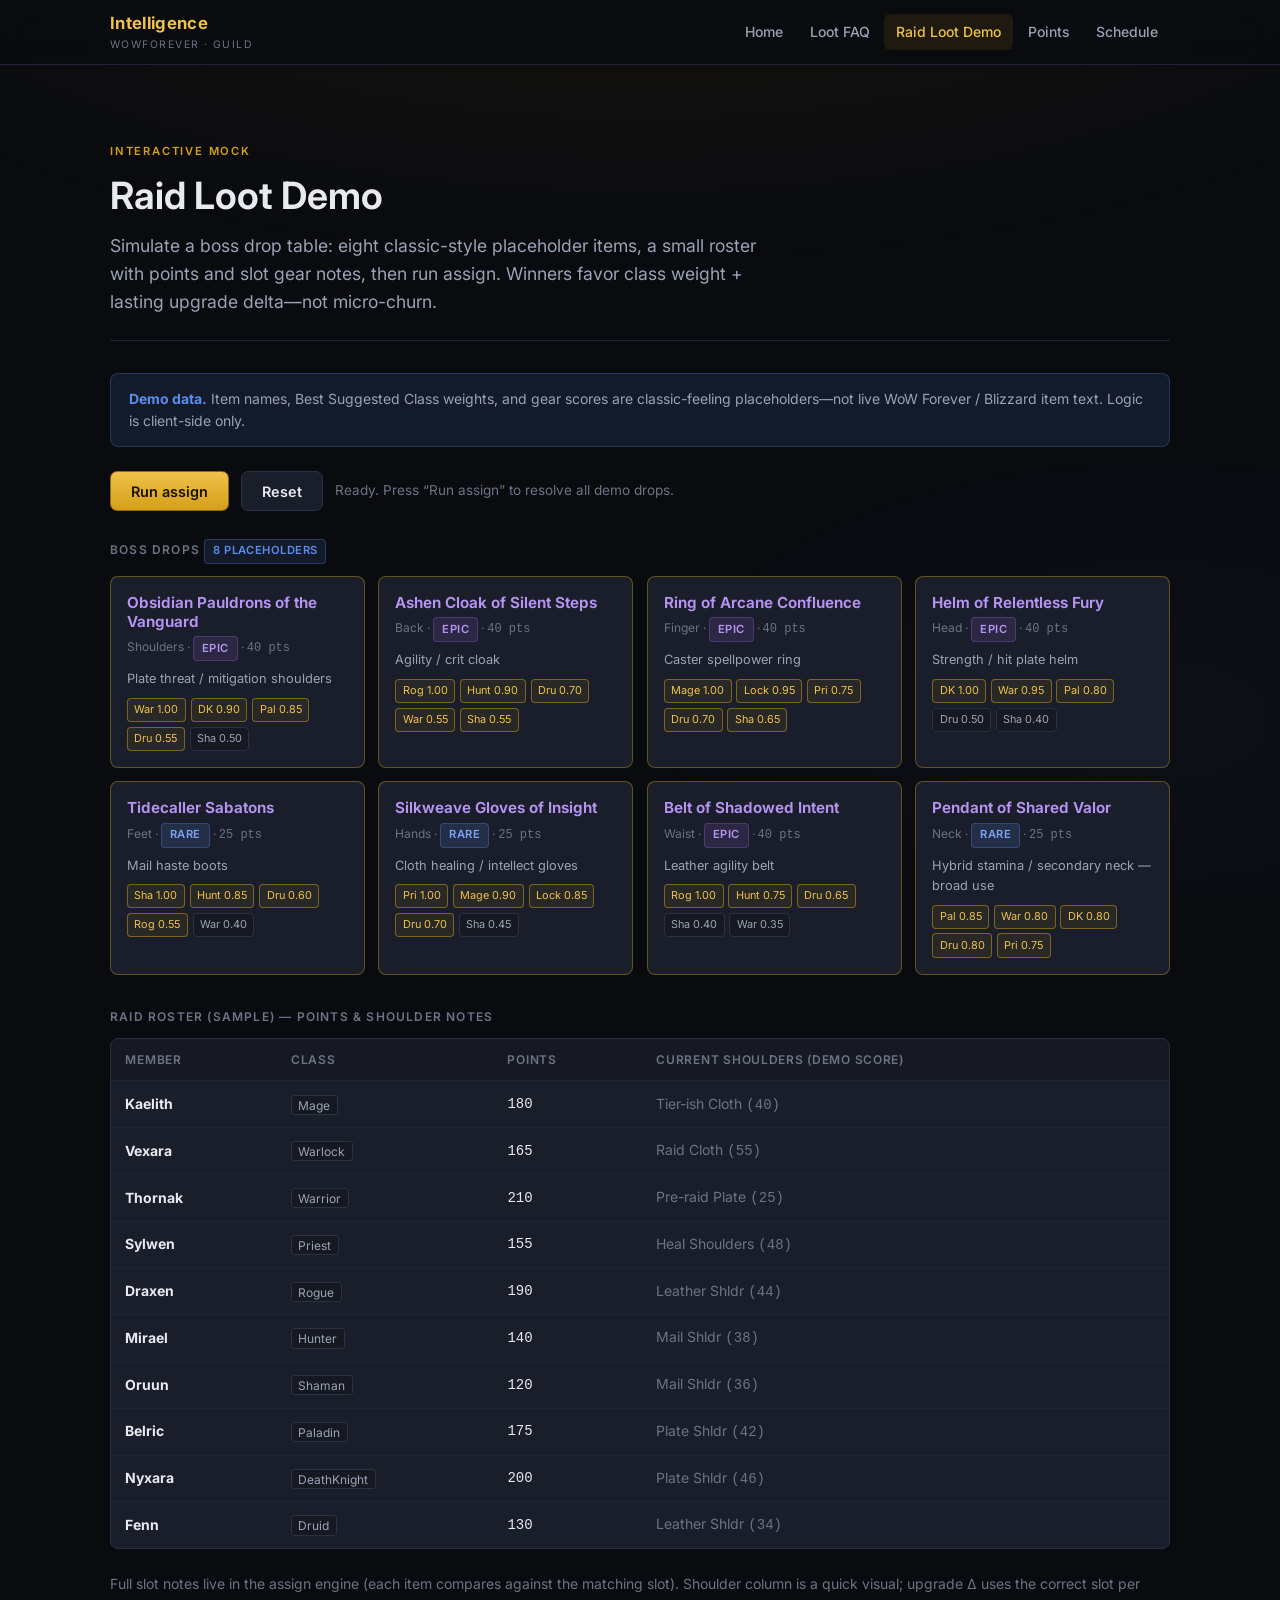
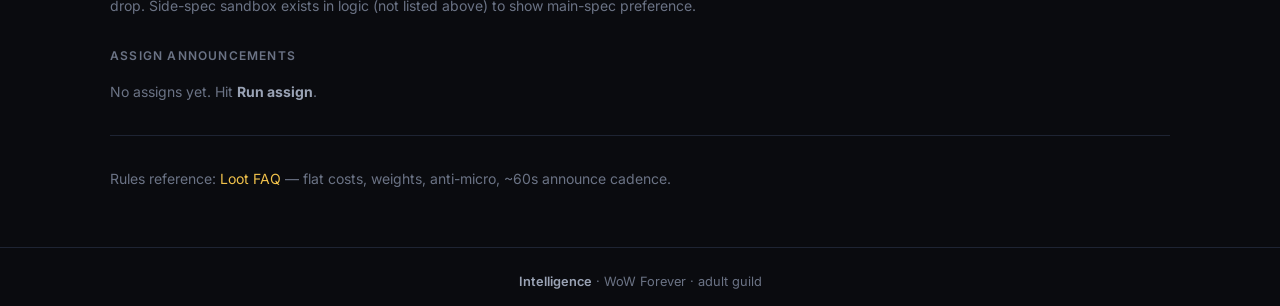
==== demo.html @ 5b5ce379 "Initial Intelligence guild site shell" ====
<!DOCTYPE html>
<html lang="en">
<head>
  <meta charset="UTF-8" />
  <meta name="viewport" content="width=device-width, initial-scale=1" />
  <title>Raid Loot Demo · Intelligence</title>
  <meta name="description" content="Interactive raid loot assign demo for Intelligence guild — placeholder classic-style drops." />
  <link rel="preconnect" href="https://fonts.googleapis.com" />
  <link rel="preconnect" href="https://fonts.gstatic.com" crossorigin />
  <link href="https://fonts.googleapis.com/css2?family=Inter:wght@400;500;600;700&display=swap" rel="stylesheet" />
  <link rel="stylesheet" href="css/styles.css" />
</head>
<body>
  <header class="site-header">
    <div class="nav-inner">
      <a class="brand" href="index.html">
        <span class="brand-mark">Intelligence</span>
        <span class="brand-sub">WoWForever · Guild</span>
      </a>
      <button class="nav-toggle" type="button" aria-expanded="false" aria-label="Menu">Menu</button>
      <ul class="nav-links">
        <li><a href="index.html" data-nav="index.html">Home</a></li>
        <li><a href="loot.html" data-nav="loot.html">Loot FAQ</a></li>
        <li><a href="demo.html" data-nav="demo.html">Raid Loot Demo</a></li>
        <li><a href="points.html" data-nav="points.html">Points</a></li>
        <li><a href="schedule.html" data-nav="schedule.html">Schedule</a></li>
      </ul>
    </div>
  </header>

  <main class="main">
    <section class="hero">
      <span class="eyebrow">Interactive mock</span>
      <h1>Raid Loot Demo</h1>
      <p class="lead">
        Simulate a boss drop table: eight classic-style placeholder items, a small roster with
        points and slot gear notes, then run assign. Winners favor class weight + lasting upgrade
        delta—not micro-churn.
      </p>
    </section>

    <div class="demo-banner">
      <strong>Demo data.</strong> Item names, Best Suggested Class weights, and gear scores are
      classic-feeling placeholders—not live WoW Forever / Blizzard item text. Logic is client-side only.
    </div>

    <div class="demo-controls">
      <button type="button" class="btn btn-primary" id="btn-run">Run assign</button>
      <button type="button" class="btn btn-secondary" id="btn-reset">Reset</button>
      <span class="demo-status" id="demo-status">Loading…</span>
    </div>

    <p class="section-label">Boss drops <span class="badge badge-demo">8 placeholders</span></p>
    <div class="loot-grid" id="loot-grid"></div>

    <p class="section-label">Raid roster (sample) — points &amp; shoulder notes</p>
    <div class="table-wrap mb-2">
      <table>
        <thead>
          <tr>
            <th>Member</th>
            <th>Class</th>
            <th>Points</th>
            <th>Current shoulders (demo score)</th>
          </tr>
        </thead>
        <tbody id="roster-body"></tbody>
      </table>
    </div>
    <p class="text-sm muted" style="margin-bottom:1.5rem">
      Full slot notes live in the assign engine (each item compares against the matching slot).
      Shoulder column is a quick visual; upgrade Δ uses the correct slot per drop. Side-spec
      sandbox exists in logic (not listed above) to show main-spec preference.
    </p>

    <p class="section-label">Assign announcements</p>
    <div class="announcements" id="announcements">
      <p class="text-sm muted" id="announce-empty">No assigns yet. Hit <strong style="color:var(--text-muted)">Run assign</strong>.</p>
    </div>

    <hr class="divider" />
    <p class="text-sm muted">
      Rules reference: <a href="loot.html">Loot FAQ</a> — flat costs, weights, anti-micro, ~60s announce cadence.
    </p>
  </main>

  <footer class="site-footer">
    <strong>Intelligence</strong> · WoW Forever · adult guild
  </footer>
  <script src="js/nav.js"></script>
  <script src="js/demo.js"></script>
</body>
</html>
---- css/styles.css ----
/* Intelligence · WoW Forever — shared theme */
:root {
  --bg-deep: #0a0b0f;
  --bg: #0f1117;
  --bg-elevated: #161922;
  --bg-card: #1a1e2a;
  --bg-hover: #222736;
  --border: #2a3142;
  --border-subtle: #1e2433;
  --text: #e8eaef;
  --text-muted: #9aa3b5;
  --text-dim: #6b7385;
  --gold: #d4a017;
  --gold-bright: #f0c14b;
  --gold-dim: #8a6a12;
  --amber: #c9892a;
  --accent: #c9a227;
  --success: #3d9b6e;
  --success-bg: rgba(61, 155, 110, 0.12);
  --warning: #d4a017;
  --warning-bg: rgba(212, 160, 23, 0.12);
  --danger: #c45c5c;
  --info: #5b8def;
  --info-bg: rgba(91, 141, 239, 0.12);
  --radius: 8px;
  --radius-lg: 12px;
  --shadow: 0 4px 24px rgba(0, 0, 0, 0.4);
  --font: "Inter", "Segoe UI", system-ui, -apple-system, sans-serif;
  --font-display: "Inter", "Segoe UI", system-ui, sans-serif;
  --max: 1100px;
  --nav-h: 64px;
}

*, *::before, *::after { box-sizing: border-box; margin: 0; padding: 0; }

html { scroll-behavior: smooth; }

body {
  font-family: var(--font);
  background: var(--bg-deep);
  color: var(--text);
  line-height: 1.6;
  min-height: 100vh;
  display: flex;
  flex-direction: column;
  -webkit-font-smoothing: antialiased;
}

/* Subtle ambient glow */
body::before {
  content: "";
  position: fixed;
  inset: 0;
  background:
    radial-gradient(ellipse 80% 50% at 50% -20%, rgba(212, 160, 23, 0.08), transparent),
    radial-gradient(ellipse 40% 30% at 90% 80%, rgba(91, 141, 239, 0.04), transparent);
  pointer-events: none;
  z-index: 0;
}

a { color: var(--gold-bright); text-decoration: none; transition: color 0.15s; }
a:hover { color: #fff; }

img { max-width: 100%; }

/* —— Nav —— */
.site-header {
  position: sticky;
  top: 0;
  z-index: 100;
  background: rgba(10, 11, 15, 0.92);
  backdrop-filter: blur(12px);
  border-bottom: 1px solid var(--border-subtle);
}

.nav-inner {
  max-width: var(--max);
  margin: 0 auto;
  padding: 0 1.25rem;
  height: var(--nav-h);
  display: flex;
  align-items: center;
  justify-content: space-between;
  gap: 1rem;
}

.brand {
  display: flex;
  flex-direction: column;
  gap: 0;
  text-decoration: none;
  color: var(--text);
  flex-shrink: 0;
}
.brand:hover { color: var(--text); }
.brand-mark {
  font-weight: 700;
  font-size: 1.05rem;
  letter-spacing: 0.02em;
  color: var(--gold-bright);
}
.brand-sub {
  font-size: 0.65rem;
  text-transform: uppercase;
  letter-spacing: 0.14em;
  color: var(--text-dim);
}

.nav-links {
  display: flex;
  flex-wrap: wrap;
  gap: 0.15rem;
  list-style: none;
  align-items: center;
}
.nav-links a {
  display: block;
  padding: 0.4rem 0.75rem;
  border-radius: 6px;
  color: var(--text-muted);
  font-size: 0.875rem;
  font-weight: 500;
  transition: background 0.15s, color 0.15s;
}
.nav-links a:hover {
  color: var(--text);
  background: var(--bg-hover);
}
.nav-links a.active {
  color: var(--gold-bright);
  background: rgba(212, 160, 23, 0.1);
}

.nav-toggle {
  display: none;
  background: transparent;
  border: 1px solid var(--border);
  color: var(--text);
  padding: 0.4rem 0.65rem;
  border-radius: 6px;
  cursor: pointer;
  font-size: 0.85rem;
}

/* —— Layout —— */
.main {
  position: relative;
  z-index: 1;
  flex: 1;
  width: 100%;
  max-width: var(--max);
  margin: 0 auto;
  padding: 2rem 1.25rem 3.5rem;
}

.site-footer {
  position: relative;
  z-index: 1;
  border-top: 1px solid var(--border-subtle);
  padding: 1.5rem 1.25rem;
  text-align: center;
  color: var(--text-dim);
  font-size: 0.8rem;
}
.site-footer strong { color: var(--text-muted); font-weight: 600; }

/* —— Typography —— */
h1, h2, h3, h4 {
  font-family: var(--font-display);
  font-weight: 650;
  line-height: 1.25;
  color: var(--text);
}
h1 { font-size: clamp(1.75rem, 4vw, 2.35rem); margin-bottom: 0.75rem; }
h2 { font-size: 1.35rem; margin-bottom: 0.75rem; margin-top: 2rem; }
h3 { font-size: 1.1rem; margin-bottom: 0.5rem; }
p { margin-bottom: 1rem; color: var(--text-muted); }
p:last-child { margin-bottom: 0; }
.lead { font-size: 1.1rem; color: var(--text-muted); max-width: 42rem; }

.eyebrow {
  display: inline-block;
  font-size: 0.7rem;
  font-weight: 600;
  text-transform: uppercase;
  letter-spacing: 0.16em;
  color: var(--gold);
  margin-bottom: 0.75rem;
}

/* —— Hero —— */
.hero {
  padding: 2.5rem 0 1.5rem;
  border-bottom: 1px solid var(--border-subtle);
  margin-bottom: 2rem;
}
.hero h1 span { color: var(--gold-bright); }
.hero-actions {
  display: flex;
  flex-wrap: wrap;
  gap: 0.75rem;
  margin-top: 1.5rem;
}

/* —— Buttons —— */
.btn {
  display: inline-flex;
  align-items: center;
  justify-content: center;
  gap: 0.4rem;
  padding: 0.65rem 1.25rem;
  border-radius: 7px;
  font-size: 0.9rem;
  font-weight: 600;
  font-family: inherit;
  cursor: pointer;
  border: 1px solid transparent;
  transition: background 0.15s, border-color 0.15s, color 0.15s, transform 0.1s;
  text-decoration: none;
}
.btn:active { transform: scale(0.98); }
.btn-primary {
  background: linear-gradient(180deg, var(--gold-bright), var(--gold));
  color: #1a1200;
  border-color: var(--gold-dim);
}
.btn-primary:hover { color: #000; filter: brightness(1.08); }
.btn-secondary {
  background: var(--bg-card);
  color: var(--text);
  border-color: var(--border);
}
.btn-secondary:hover {
  background: var(--bg-hover);
  color: var(--gold-bright);
  border-color: var(--gold-dim);
}
.btn-ghost {
  background: transparent;
  color: var(--text-muted);
  border-color: var(--border);
}
.btn-ghost:hover { color: var(--text); border-color: var(--text-dim); }

/* —— Cards & grids —— */
.grid-2 {
  display: grid;
  grid-template-columns: repeat(2, 1fr);
  gap: 1.25rem;
}
.grid-3 {
  display: grid;
  grid-template-columns: repeat(3, 1fr);
  gap: 1.25rem;
}
.grid-4 {
  display: grid;
  grid-template-columns: repeat(4, 1fr);
  gap: 1rem;
}

.card {
  background: var(--bg-card);
  border: 1px solid var(--border);
  border-radius: var(--radius-lg);
  padding: 1.35rem 1.4rem;
  box-shadow: var(--shadow);
}
.card h3 { margin-top: 0; }
.card-icon {
  width: 36px;
  height: 36px;
  border-radius: 8px;
  background: rgba(212, 160, 23, 0.12);
  color: var(--gold-bright);
  display: flex;
  align-items: center;
  justify-content: center;
  font-size: 1.1rem;
  margin-bottom: 0.85rem;
  font-weight: 700;
}

.principle-callout {
  background: linear-gradient(135deg, rgba(212, 160, 23, 0.12), rgba(212, 160, 23, 0.04));
  border: 1px solid rgba(212, 160, 23, 0.35);
  border-radius: var(--radius-lg);
  padding: 1.5rem 1.6rem;
  margin: 1.5rem 0 2rem;
}
.principle-callout .label {
  font-size: 0.7rem;
  font-weight: 700;
  text-transform: uppercase;
  letter-spacing: 0.14em;
  color: var(--gold-bright);
  margin-bottom: 0.5rem;
}
.principle-callout h2 {
  margin-top: 0;
  margin-bottom: 0.65rem;
  color: var(--gold-bright);
  font-size: 1.25rem;
}
.principle-callout p { color: var(--text); }
.principle-callout .chain {
  font-style: italic;
  color: var(--gold);
  margin: 0.85rem 0;
  padding-left: 1rem;
  border-left: 3px solid var(--gold-dim);
}

/* —— Feature list —— */
.feature-list {
  list-style: none;
  display: flex;
  flex-direction: column;
  gap: 0.65rem;
}
.feature-list li {
  display: flex;
  gap: 0.75rem;
  align-items: flex-start;
  color: var(--text-muted);
  font-size: 0.95rem;
}
.feature-list li::before {
  content: "▸";
  color: var(--gold);
  font-weight: 700;
  flex-shrink: 0;
  margin-top: 0.05rem;
}

/* —— FAQ —— */
.faq { margin-top: 1rem; }
.faq-item {
  border: 1px solid var(--border);
  border-radius: var(--radius);
  background: var(--bg-card);
  margin-bottom: 0.65rem;
  overflow: hidden;
}
.faq-item summary {
  padding: 1rem 1.2rem;
  cursor: pointer;
  font-weight: 600;
  color: var(--text);
  list-style: none;
  display: flex;
  justify-content: space-between;
  align-items: center;
  gap: 1rem;
}
.faq-item summary::-webkit-details-marker { display: none; }
.faq-item summary::after {
  content: "+";
  color: var(--gold);
  font-size: 1.2rem;
  font-weight: 400;
  flex-shrink: 0;
}
.faq-item[open] summary::after { content: "−"; }
.faq-item summary:hover { background: var(--bg-hover); }
.faq-body {
  padding: 0 1.2rem 1.15rem;
  color: var(--text-muted);
  font-size: 0.95rem;
  border-top: 1px solid var(--border-subtle);
  padding-top: 0.9rem;
}

/* —— Tables —— */
.table-wrap {
  overflow-x: auto;
  border: 1px solid var(--border);
  border-radius: var(--radius);
  background: var(--bg-card);
}
table {
  width: 100%;
  border-collapse: collapse;
  font-size: 0.875rem;
}
th, td {
  padding: 0.7rem 0.9rem;
  text-align: left;
  border-bottom: 1px solid var(--border-subtle);
}
th {
  background: var(--bg-elevated);
  color: var(--text-dim);
  font-weight: 600;
  font-size: 0.75rem;
  text-transform: uppercase;
  letter-spacing: 0.06em;
  white-space: nowrap;
}
tr:last-child td { border-bottom: none; }
tr:hover td { background: rgba(255, 255, 255, 0.02); }
.mono { font-variant-numeric: tabular-nums; font-family: ui-monospace, "SF Mono", Menlo, monospace; }
.badge {
  display: inline-block;
  padding: 0.15rem 0.5rem;
  border-radius: 4px;
  font-size: 0.7rem;
  font-weight: 600;
  text-transform: uppercase;
  letter-spacing: 0.04em;
}
.badge-demo {
  background: var(--info-bg);
  color: var(--info);
  border: 1px solid rgba(91, 141, 239, 0.3);
}
.badge-gold {
  background: var(--warning-bg);
  color: var(--gold-bright);
  border: 1px solid rgba(212, 160, 23, 0.3);
}
.badge-epic {
  background: rgba(148, 100, 220, 0.15);
  color: #b794f4;
  border: 1px solid rgba(148, 100, 220, 0.3);
}
.badge-rare {
  background: rgba(91, 141, 239, 0.15);
  color: #7ba3f5;
  border: 1px solid rgba(91, 141, 239, 0.3);
}
.badge-success {
  background: var(--success-bg);
  color: var(--success);
  border: 1px solid rgba(61, 155, 110, 0.3);
}

.class-tag {
  font-size: 0.75rem;
  padding: 0.1rem 0.4rem;
  border-radius: 3px;
  background: var(--bg-elevated);
  color: var(--text-muted);
  border: 1px solid var(--border);
}

/* —— Demo page —— */
.demo-banner {
  background: var(--info-bg);
  border: 1px solid rgba(91, 141, 239, 0.25);
  border-radius: var(--radius);
  padding: 0.85rem 1.1rem;
  font-size: 0.875rem;
  color: var(--text-muted);
  margin-bottom: 1.5rem;
}
.demo-banner strong { color: var(--info); }

.demo-controls {
  display: flex;
  flex-wrap: wrap;
  gap: 0.75rem;
  align-items: center;
  margin-bottom: 1.5rem;
}
.demo-status {
  font-size: 0.85rem;
  color: var(--text-dim);
}

.loot-grid {
  display: grid;
  grid-template-columns: repeat(auto-fill, minmax(240px, 1fr));
  gap: 0.85rem;
  margin-bottom: 2rem;
}
.loot-item {
  background: var(--bg-card);
  border: 1px solid var(--border);
  border-radius: var(--radius);
  padding: 1rem;
  transition: border-color 0.2s, box-shadow 0.2s;
}
.loot-item.assigned {
  border-color: rgba(61, 155, 110, 0.5);
  box-shadow: 0 0 0 1px rgba(61, 155, 110, 0.2);
}
.loot-item.pending {
  border-color: rgba(212, 160, 23, 0.4);
}
.loot-item h4 {
  font-size: 0.95rem;
  margin-bottom: 0.35rem;
  color: #b794f4;
}
.loot-item .slot {
  font-size: 0.75rem;
  color: var(--text-dim);
  margin-bottom: 0.5rem;
}
.loot-meta {
  font-size: 0.8rem;
  color: var(--text-muted);
  display: flex;
  flex-direction: column;
  gap: 0.25rem;
}
.weights {
  display: flex;
  flex-wrap: wrap;
  gap: 0.3rem;
  margin-top: 0.5rem;
}
.weight-chip {
  font-size: 0.68rem;
  padding: 0.15rem 0.4rem;
  border-radius: 4px;
  background: var(--bg-elevated);
  border: 1px solid var(--border);
  color: var(--text-muted);
}
.weight-chip.best {
  border-color: rgba(212, 160, 23, 0.5);
  color: var(--gold-bright);
  background: rgba(212, 160, 23, 0.08);
}

.announcements {
  display: flex;
  flex-direction: column;
  gap: 0.85rem;
  margin-top: 1rem;
}
.announce-card {
  background: var(--bg-card);
  border: 1px solid var(--border);
  border-left: 3px solid var(--gold);
  border-radius: var(--radius);
  padding: 1.1rem 1.25rem;
  animation: slideIn 0.35s ease;
}
@keyframes slideIn {
  from { opacity: 0; transform: translateY(8px); }
  to { opacity: 1; transform: translateY(0); }
}
.announce-card .title {
  font-weight: 700;
  color: var(--gold-bright);
  margin-bottom: 0.35rem;
  font-size: 0.95rem;
}
.announce-card .why {
  font-size: 0.875rem;
  color: var(--text-muted);
  margin-bottom: 0.65rem;
}
.announce-stats {
  display: flex;
  flex-wrap: wrap;
  gap: 1rem;
  font-size: 0.8rem;
  color: var(--text-dim);
}
.announce-stats span strong {
  color: var(--text);
  font-weight: 600;
}
.delta-big { color: var(--success) !important; }
.delta-micro { color: var(--danger) !important; }

.section-label {
  font-size: 0.75rem;
  font-weight: 600;
  text-transform: uppercase;
  letter-spacing: 0.1em;
  color: var(--text-dim);
  margin-bottom: 0.75rem;
  margin-top: 1.75rem;
}

/* —— Points / schedule —— */
.stat-row {
  display: grid;
  grid-template-columns: repeat(4, 1fr);
  gap: 1rem;
  margin-bottom: 2rem;
}
.stat-card {
  background: var(--bg-card);
  border: 1px solid var(--border);
  border-radius: var(--radius);
  padding: 1.1rem 1.2rem;
}
.stat-card .label {
  font-size: 0.7rem;
  text-transform: uppercase;
  letter-spacing: 0.08em;
  color: var(--text-dim);
  margin-bottom: 0.35rem;
}
.stat-card .value {
  font-size: 1.5rem;
  font-weight: 700;
  color: var(--gold-bright);
  font-variant-numeric: tabular-nums;
}
.stat-card .hint {
  font-size: 0.75rem;
  color: var(--text-dim);
  margin-top: 0.25rem;
}

.schedule-list {
  display: flex;
  flex-direction: column;
  gap: 0.75rem;
}
.schedule-item {
  display: grid;
  grid-template-columns: 100px 1fr auto;
  gap: 1rem;
  align-items: center;
  background: var(--bg-card);
  border: 1px solid var(--border);
  border-radius: var(--radius);
  padding: 1rem 1.25rem;
}
.schedule-date {
  text-align: center;
}
.schedule-date .day {
  font-size: 1.4rem;
  font-weight: 700;
  color: var(--gold-bright);
  line-height: 1;
}
.schedule-date .month {
  font-size: 0.7rem;
  text-transform: uppercase;
  letter-spacing: 0.08em;
  color: var(--text-dim);
}
.schedule-info h3 {
  font-size: 1rem;
  margin-bottom: 0.2rem;
}
.schedule-info p {
  font-size: 0.85rem;
  margin: 0;
  color: var(--text-dim);
}

.muted { color: var(--text-dim); }
.text-sm { font-size: 0.875rem; }
.mt-0 { margin-top: 0; }
.mb-2 { margin-bottom: 1.5rem; }

hr.divider {
  border: none;
  border-top: 1px solid var(--border-subtle);
  margin: 2rem 0;
}

/* —— Responsive —— */
@media (max-width: 900px) {
  .grid-3, .grid-4, .stat-row { grid-template-columns: repeat(2, 1fr); }
  .schedule-item { grid-template-columns: 80px 1fr; }
  .schedule-item .badge { grid-column: 2; }
}

@media (max-width: 700px) {
  .nav-toggle { display: block; }
  .nav-links {
    display: none;
    position: absolute;
    top: var(--nav-h);
    left: 0;
    right: 0;
    flex-direction: column;
    background: rgba(10, 11, 15, 0.98);
    border-bottom: 1px solid var(--border);
    padding: 0.75rem;
    gap: 0.25rem;
  }
  .nav-links.open { display: flex; }
  .nav-links a { padding: 0.65rem 0.85rem; }
  .grid-2, .grid-3, .grid-4, .stat-row {
    grid-template-columns: 1fr;
  }
  .hero { padding-top: 1.5rem; }
}

@media (max-width: 480px) {
  .schedule-item {
    grid-template-columns: 1fr;
    text-align: left;
  }
  .schedule-date { text-align: left; display: flex; gap: 0.5rem; align-items: baseline; }
}
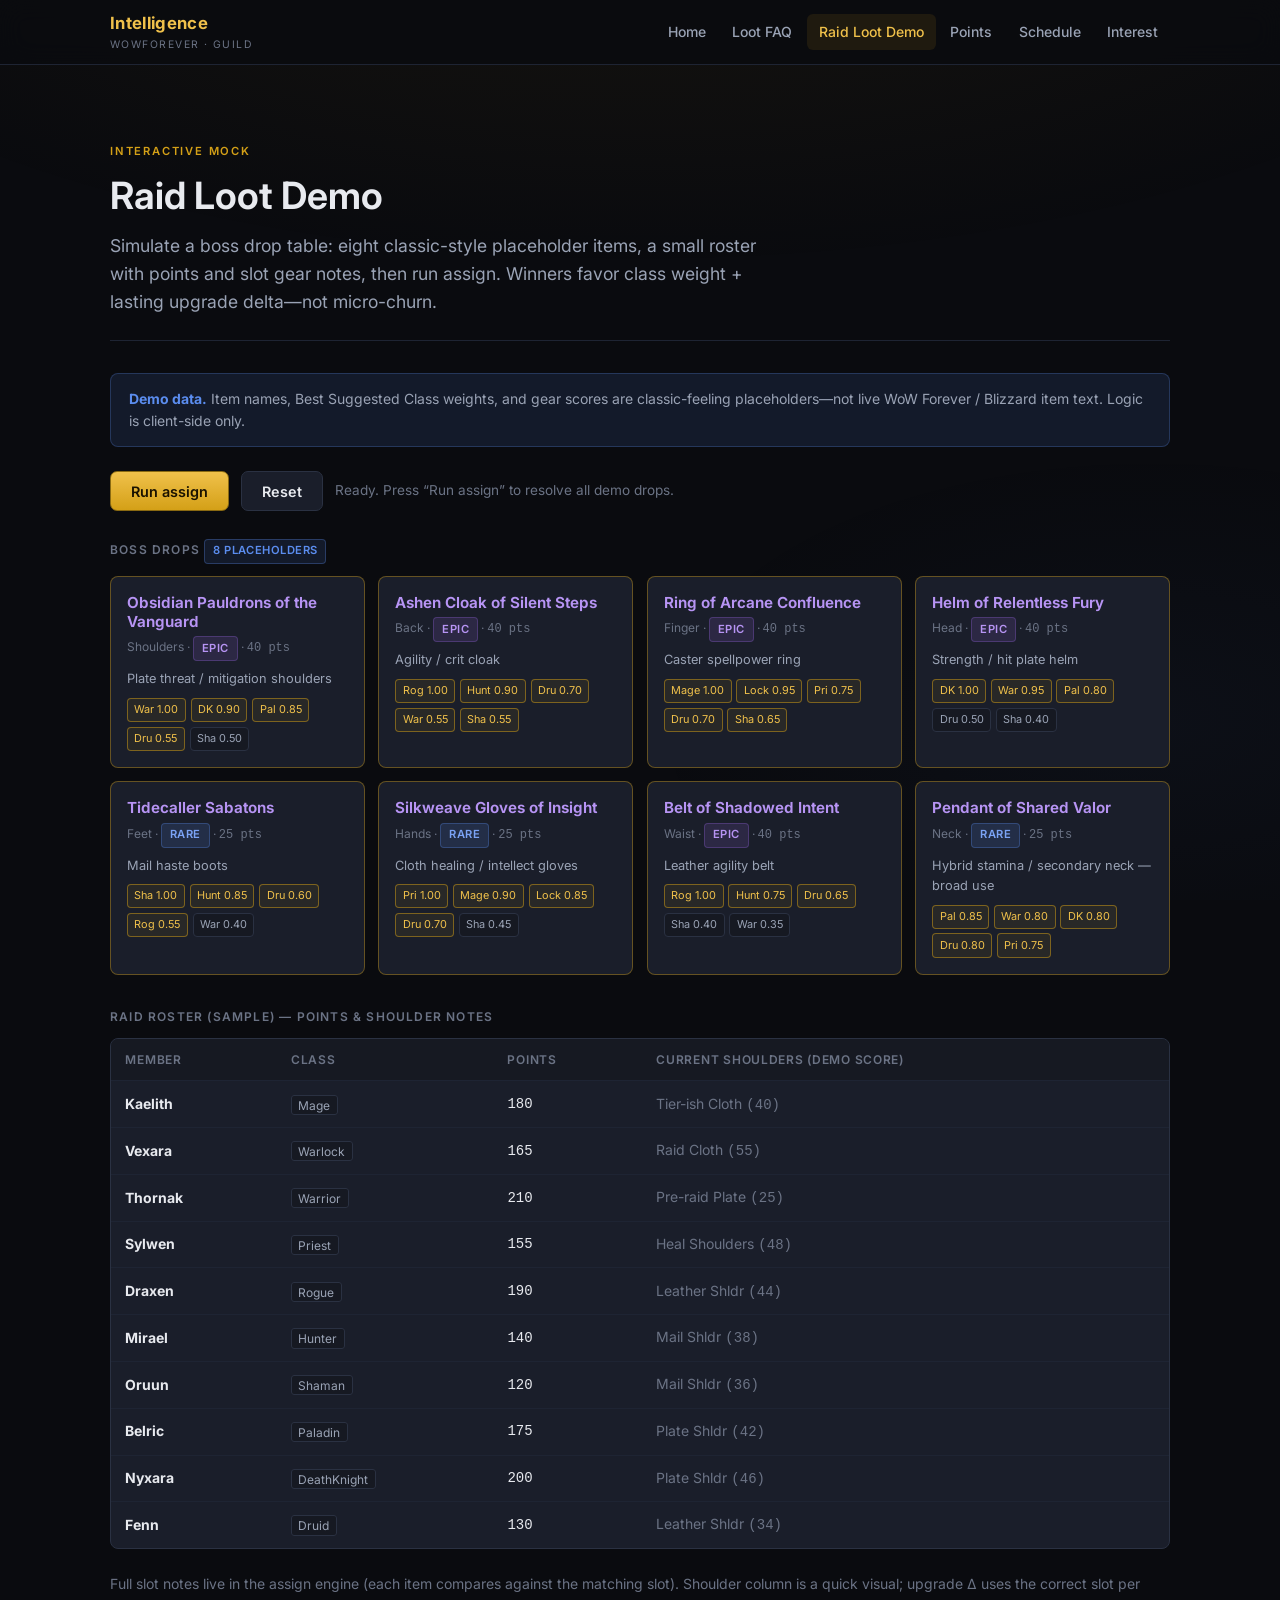
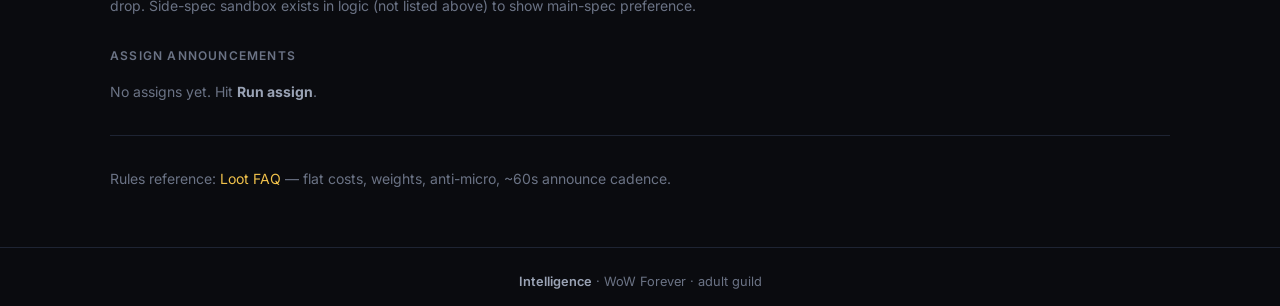
==== commit d06a1877: "Add Interest tab: name+class signup, live roster UI, Supabase SQL ready" ====
--- a/demo.html
+++ b/demo.html
@@ -24,6 +24,7 @@
         <li><a href="demo.html" data-nav="demo.html">Raid Loot Demo</a></li>
         <li><a href="points.html" data-nav="points.html">Points</a></li>
         <li><a href="schedule.html" data-nav="schedule.html">Schedule</a></li>
+        <li><a href="interest.html" data-nav="interest.html">Interest</a></li>
       </ul>
     </div>
   </header>
--- a/css/styles.css
+++ b/css/styles.css
@@ -27,6 +27,7 @@
   --shadow: 0 4px 24px rgba(0, 0, 0, 0.4);
   --font: "Inter", "Segoe UI", system-ui, -apple-system, sans-serif;
   --font-display: "Inter", "Segoe UI", system-ui, sans-serif;
+  --font-mono: "JetBrains Mono", ui-monospace, SFMono-Regular, Menlo, Consolas, monospace;
   --max: 1100px;
   --nav-h: 64px;
 }
@@ -697,3 +698,473 @@
   }
   .schedule-date { text-align: left; display: flex; gap: 0.5rem; align-items: baseline; }
 }
+
+/* —— Home HUD / informative splash —— */
+.page-home {
+  --font-mono: "JetBrains Mono", ui-monospace, SFMono-Regular, Menlo, Consolas, monospace;
+}
+
+.home-main {
+  max-width: none;
+  padding: 0;
+  width: 100%;
+}
+
+.hud-hero {
+  display: grid;
+  grid-template-columns: 1.15fr 1fr;
+  gap: 0;
+  border-bottom: 1px solid var(--border);
+  background: var(--bg);
+  min-height: min(78vh, 720px);
+}
+
+.hud-hero-media {
+  position: relative;
+  min-height: 320px;
+  background: #05060a;
+  overflow: hidden;
+  border-right: 1px solid var(--border);
+}
+
+.hud-hero-img {
+  display: block;
+  width: 100%;
+  height: 100%;
+  object-fit: cover;
+  object-position: center 40%;
+  min-height: 420px;
+}
+
+.hud-hero-scan {
+  pointer-events: none;
+  position: absolute;
+  inset: 0;
+  background:
+    repeating-linear-gradient(
+      0deg,
+      transparent,
+      transparent 3px,
+      rgba(0, 0, 0, 0.08) 3px,
+      rgba(0, 0, 0, 0.08) 4px
+    ),
+    linear-gradient(90deg, rgba(10, 11, 15, 0.35), transparent 30%, rgba(10, 11, 15, 0.25));
+  mix-blend-mode: multiply;
+}
+
+.hud-hero-frame {
+  pointer-events: none;
+  position: absolute;
+  inset: 12px;
+  border: 1px solid rgba(240, 193, 75, 0.28);
+  box-shadow: inset 0 0 0 1px rgba(0, 0, 0, 0.35);
+}
+
+.hud-hero-frame::before,
+.hud-hero-frame::after {
+  content: "";
+  position: absolute;
+  width: 18px;
+  height: 18px;
+  border: 2px solid var(--gold-bright);
+}
+.hud-hero-frame::before { top: -1px; left: -1px; border-right: 0; border-bottom: 0; }
+.hud-hero-frame::after { bottom: -1px; right: -1px; border-left: 0; border-top: 0; }
+
+.hud-hero-panel {
+  padding: 2rem 1.75rem 2.25rem;
+  display: flex;
+  flex-direction: column;
+  justify-content: center;
+  background:
+    radial-gradient(ellipse 80% 50% at 100% 0%, rgba(212, 160, 23, 0.07), transparent),
+    var(--bg-elevated);
+}
+
+.hud-meta {
+  display: flex;
+  flex-wrap: wrap;
+  gap: 0.45rem;
+  margin-bottom: 1rem;
+}
+
+.hud-chip {
+  font-family: var(--font-mono);
+  font-size: 0.65rem;
+  letter-spacing: 0.06em;
+  text-transform: uppercase;
+  color: var(--text-muted);
+  border: 1px solid var(--border);
+  background: rgba(0, 0, 0, 0.25);
+  padding: 0.28rem 0.5rem;
+  border-radius: 4px;
+}
+
+.hud-chip-live {
+  color: var(--success);
+  border-color: rgba(61, 155, 110, 0.45);
+  background: var(--success-bg);
+}
+
+.hud-hero-panel h1 {
+  font-size: clamp(2.2rem, 4.5vw, 3.25rem);
+  letter-spacing: -0.03em;
+  line-height: 1.05;
+  margin: 0.15rem 0 0.35rem;
+}
+
+.hud-sub {
+  font-family: var(--font-mono);
+  font-size: 0.78rem;
+  color: var(--gold);
+  letter-spacing: 0.02em;
+  margin-bottom: 0.85rem;
+}
+
+.hud-hero-panel .lead {
+  font-size: 0.98rem;
+  max-width: 36rem;
+}
+
+.hud-stats {
+  display: grid;
+  grid-template-columns: repeat(4, minmax(0, 1fr));
+  gap: 0.65rem;
+  margin-top: 1.5rem;
+  padding-top: 1.25rem;
+  border-top: 1px solid var(--border);
+}
+
+.hud-stats > div {
+  background: var(--bg-card);
+  border: 1px solid var(--border);
+  border-radius: var(--radius);
+  padding: 0.65rem 0.7rem;
+}
+
+.hud-stats dt {
+  font-family: var(--font-mono);
+  font-size: 0.62rem;
+  letter-spacing: 0.08em;
+  text-transform: uppercase;
+  color: var(--text-dim);
+  margin-bottom: 0.25rem;
+}
+
+.hud-stats dd {
+  margin: 0;
+  font-weight: 600;
+  color: var(--gold-bright);
+  font-size: 0.95rem;
+  font-family: var(--font-mono);
+}
+
+.hud-section {
+  max-width: var(--max);
+  margin: 0 auto;
+  padding: 2.5rem 1.25rem 0.5rem;
+}
+
+.hud-section-last { padding-bottom: 3rem; }
+
+.hud-section-head {
+  margin-bottom: 1.25rem;
+}
+
+.hud-label {
+  display: inline-block;
+  font-family: var(--font-mono);
+  font-size: 0.7rem;
+  letter-spacing: 0.12em;
+  color: var(--gold);
+  margin-bottom: 0.4rem;
+}
+
+.hud-card h3,
+.hud-tile h3 { margin-top: 0; }
+
+.hud-grid-4 {
+  display: grid;
+  grid-template-columns: repeat(4, 1fr);
+  gap: 0.9rem;
+}
+
+.hud-tile {
+  position: relative;
+  padding-top: 1.35rem;
+}
+
+.hud-tile-code {
+  font-family: var(--font-mono);
+  font-size: 0.7rem;
+  color: var(--gold-bright);
+  letter-spacing: 0.08em;
+  margin-bottom: 0.45rem;
+}
+
+.hud-principle h2 { font-size: 1.35rem; }
+
+.hud-pipeline {
+  list-style: none;
+  display: grid;
+  gap: 0.75rem;
+}
+
+.hud-pipeline li {
+  display: grid;
+  grid-template-columns: auto 1fr;
+  gap: 0.9rem;
+  align-items: start;
+  background: var(--bg-card);
+  border: 1px solid var(--border);
+  border-radius: var(--radius-lg);
+  padding: 0.95rem 1.05rem;
+}
+
+.hud-step {
+  font-family: var(--font-mono);
+  width: 2rem;
+  height: 2rem;
+  display: grid;
+  place-items: center;
+  border-radius: 6px;
+  border: 1px solid rgba(240, 193, 75, 0.45);
+  color: var(--gold-bright);
+  background: rgba(212, 160, 23, 0.08);
+  font-weight: 600;
+}
+
+.hud-pipeline strong { color: var(--text); }
+.hud-pipeline p {
+  margin: 0.2rem 0 0;
+  color: var(--text-muted);
+  font-size: 0.92rem;
+}
+
+.hud-linkcard {
+  display: block;
+  color: inherit;
+  transition: border-color 0.15s, transform 0.15s;
+}
+.hud-linkcard:hover {
+  color: inherit;
+  border-color: var(--gold-dim);
+  transform: translateY(-2px);
+}
+.hud-linkcode {
+  font-family: var(--font-mono);
+  font-size: 0.72rem;
+  color: var(--gold);
+  letter-spacing: 0.06em;
+}
+.hud-linkcard h3 { margin: 0.4rem 0 0.35rem; }
+.hud-linkcard p { color: var(--text-muted); margin: 0; }
+
+@media (max-width: 980px) {
+  .hud-hero {
+    grid-template-columns: 1fr;
+    min-height: 0;
+  }
+  .hud-hero-media { border-right: 0; border-bottom: 1px solid var(--border); }
+  .hud-hero-img { min-height: 260px; max-height: 360px; }
+  .hud-grid-4 { grid-template-columns: 1fr 1fr; }
+  .hud-stats { grid-template-columns: 1fr 1fr; }
+}
+
+@media (max-width: 560px) {
+  .hud-grid-4 { grid-template-columns: 1fr; }
+}
+
+
+/* —— Interest / signup —— */
+.page-interest .interest-hero .lead strong { color: var(--text); font-weight: 600; }
+
+.interest-banner {
+  background: var(--warning-bg);
+  border: 1px solid rgba(212, 160, 23, 0.4);
+  border-radius: var(--radius-lg);
+  padding: 0.95rem 1.15rem;
+  margin-bottom: 1.5rem;
+  color: var(--text-muted);
+  font-size: 0.92rem;
+}
+.interest-banner strong { color: var(--gold-bright); }
+.interest-banner code {
+  font-family: var(--font-mono);
+  font-size: 0.8rem;
+  color: var(--gold);
+}
+
+.interest-layout {
+  display: grid;
+  grid-template-columns: 1fr 1.15fr;
+  gap: 1.25rem;
+  align-items: start;
+}
+
+.interest-form-card .hud-section-head,
+.interest-roster-card .hud-section-head { margin-bottom: 0.65rem; }
+.interest-form-card h2,
+.interest-roster-card h2 { margin-top: 0; margin-bottom: 0; }
+
+.interest-note {
+  font-size: 0.9rem;
+  color: var(--text-dim);
+  margin-bottom: 1.25rem;
+}
+
+.interest-form-card { position: relative; }
+
+.interest-form {
+  display: flex;
+  flex-direction: column;
+  gap: 1rem;
+}
+
+.interest-field label {
+  display: block;
+  font-family: var(--font-mono);
+  font-size: 0.68rem;
+  letter-spacing: 0.1em;
+  text-transform: uppercase;
+  color: var(--text-dim);
+  margin-bottom: 0.4rem;
+}
+
+.interest-field input,
+.interest-field select {
+  width: 100%;
+  padding: 0.7rem 0.85rem;
+  border-radius: 7px;
+  border: 1px solid var(--border);
+  background: var(--bg-deep);
+  color: var(--text);
+  font-family: inherit;
+  font-size: 0.95rem;
+  outline: none;
+  transition: border-color 0.15s, box-shadow 0.15s;
+}
+.interest-field input:focus,
+.interest-field select:focus {
+  border-color: var(--gold-dim);
+  box-shadow: 0 0 0 3px rgba(212, 160, 23, 0.15);
+}
+.interest-field select {
+  appearance: none;
+  background-image: linear-gradient(45deg, transparent 50%, var(--text-dim) 50%),
+    linear-gradient(135deg, var(--text-dim) 50%, transparent 50%);
+  background-position: calc(100% - 18px) calc(50% - 3px), calc(100% - 12px) calc(50% - 3px);
+  background-size: 6px 6px, 6px 6px;
+  background-repeat: no-repeat;
+  padding-right: 2rem;
+}
+
+.interest-hp {
+  position: absolute;
+  left: -10000px;
+  width: 1px;
+  height: 1px;
+  overflow: hidden;
+}
+
+.interest-status {
+  min-height: 1.35em;
+  font-size: 0.9rem;
+  margin: 0;
+  color: var(--text-muted);
+}
+.interest-status--ok { color: var(--success); }
+.interest-status--error { color: var(--danger); }
+
+.interest-roster-head {
+  display: flex;
+  align-items: flex-start;
+  justify-content: space-between;
+  gap: 1rem;
+  margin-bottom: 1rem;
+}
+
+.interest-count-badge {
+  flex-shrink: 0;
+  display: flex;
+  flex-direction: column;
+  align-items: flex-end;
+  font-family: var(--font-mono);
+  background: rgba(212, 160, 23, 0.08);
+  border: 1px solid rgba(240, 193, 75, 0.35);
+  border-radius: 8px;
+  padding: 0.45rem 0.75rem;
+  line-height: 1.1;
+}
+.interest-count-label {
+  font-size: 0.58rem;
+  letter-spacing: 0.12em;
+  color: var(--text-dim);
+  margin-bottom: 0.15rem;
+}
+.interest-count-badge #interest-count {
+  font-size: 1.35rem;
+  font-weight: 600;
+  color: var(--gold-bright);
+}
+
+.interest-roster-list {
+  list-style: none;
+  display: flex;
+  flex-direction: column;
+  gap: 0.55rem;
+  max-height: 28rem;
+  overflow-y: auto;
+  padding-right: 0.25rem;
+}
+
+.interest-roster-item {
+  display: grid;
+  grid-template-columns: 1fr auto;
+  grid-template-rows: auto auto;
+  gap: 0.25rem 0.75rem;
+  align-items: center;
+  padding: 0.7rem 0.85rem;
+  background: var(--bg-deep);
+  border: 1px solid var(--border);
+  border-radius: var(--radius);
+}
+
+.interest-roster-name {
+  font-weight: 600;
+  color: var(--text);
+  grid-column: 1;
+  grid-row: 1;
+  word-break: break-word;
+}
+
+.interest-roster-class {
+  grid-column: 2;
+  grid-row: 1 / span 2;
+  align-self: center;
+  color: var(--gold-bright);
+  border-color: rgba(240, 193, 75, 0.35);
+}
+
+.interest-roster-meta {
+  grid-column: 1;
+  grid-row: 2;
+  font-family: var(--font-mono);
+  font-size: 0.68rem;
+  color: var(--text-dim);
+  letter-spacing: 0.02em;
+}
+
+.interest-empty {
+  color: var(--text-dim);
+  font-size: 0.95rem;
+  margin: 0;
+  padding: 1.25rem 0.25rem;
+  text-align: center;
+  border: 1px dashed var(--border);
+  border-radius: var(--radius);
+}
+
+@media (max-width: 800px) {
+  .interest-layout { grid-template-columns: 1fr; }
+}
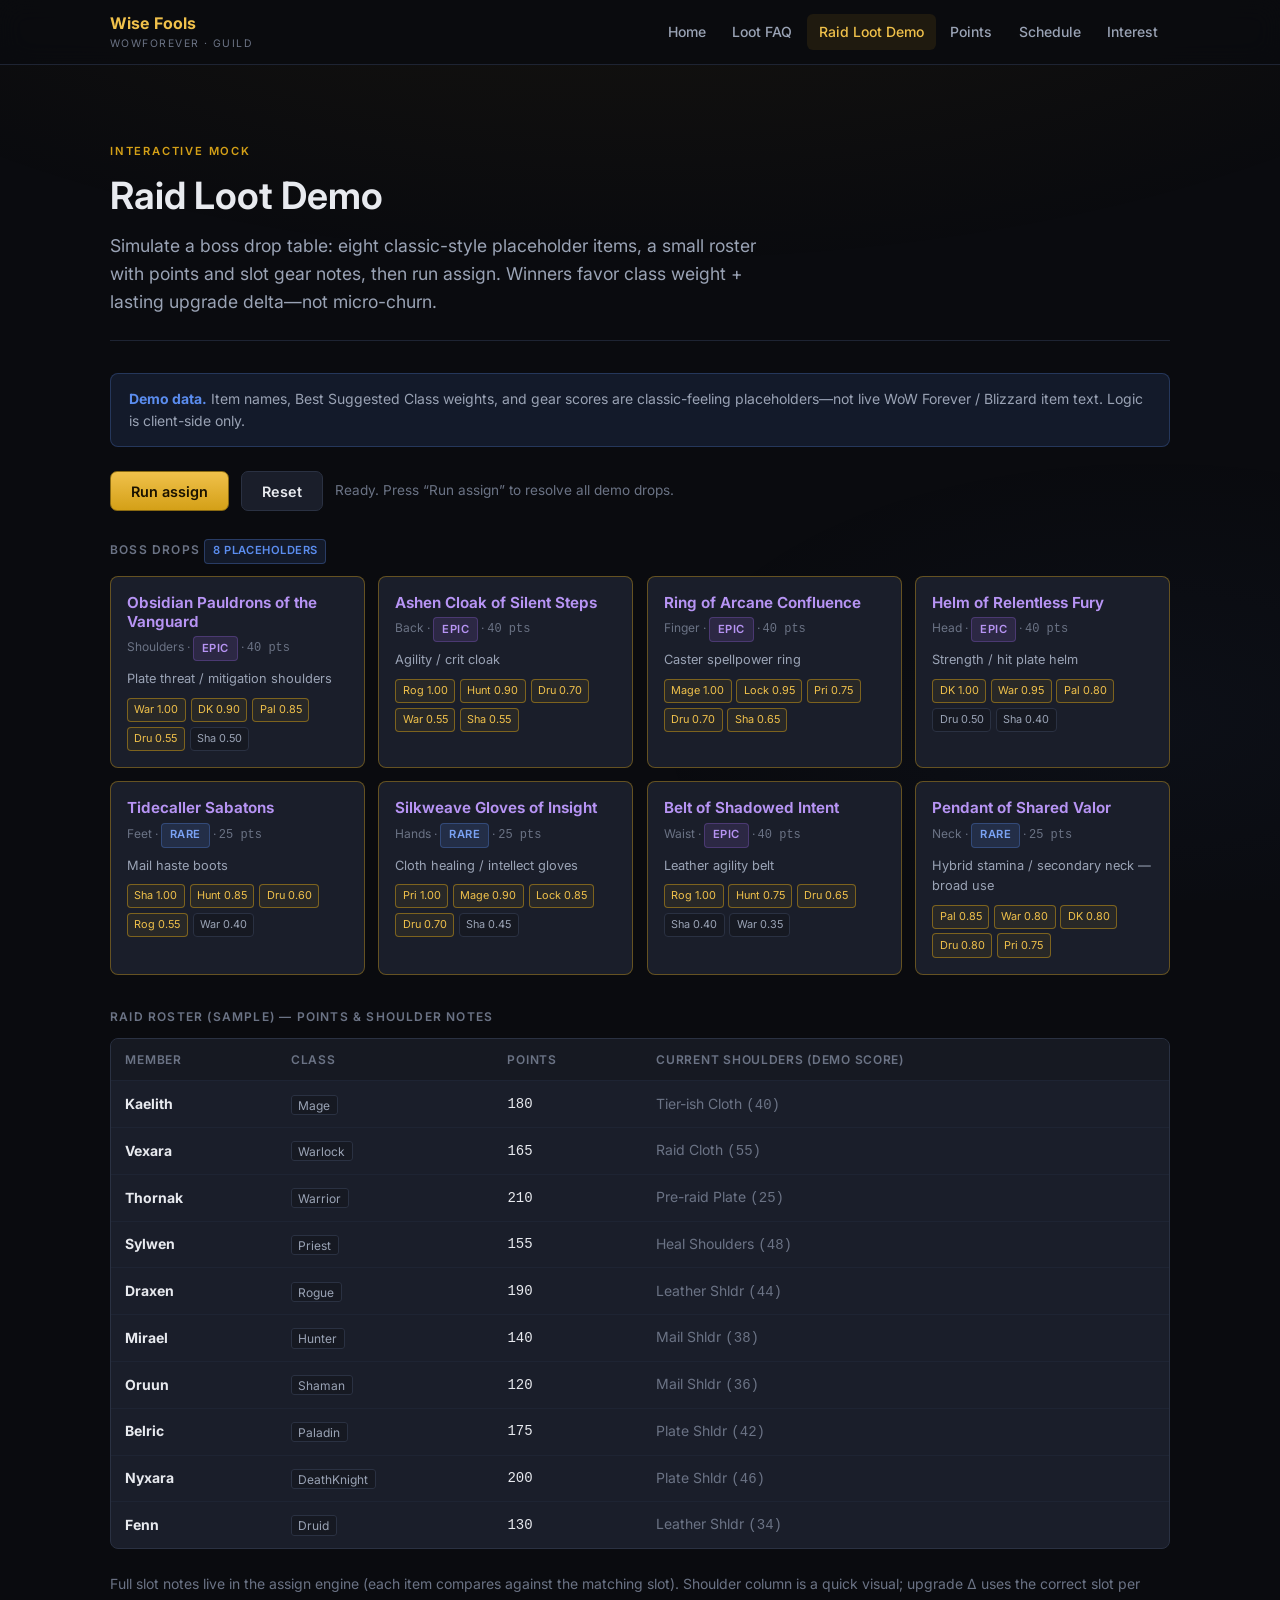
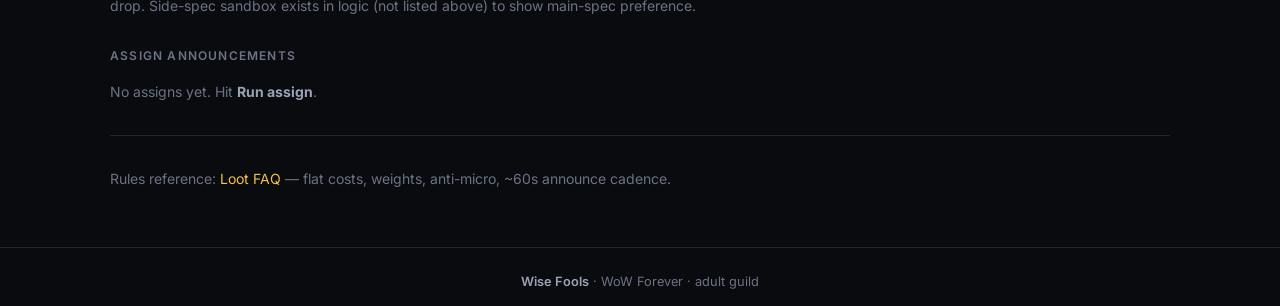
==== commit fc203e3b: "Rebrand site to Wise Fools with new splash art Update user-facing copy across all pages: Wise Fools " ====
--- a/demo.html
+++ b/demo.html
@@ -3,8 +3,8 @@
 <head>
   <meta charset="UTF-8" />
   <meta name="viewport" content="width=device-width, initial-scale=1" />
-  <title>Raid Loot Demo · Intelligence</title>
-  <meta name="description" content="Interactive raid loot assign demo for Intelligence guild — placeholder classic-style drops." />
+  <title>Raid Loot Demo · Wise Fools</title>
+  <meta name="description" content="Interactive raid loot assign demo for Wise Fools guild — placeholder classic-style drops." />
   <link rel="preconnect" href="https://fonts.googleapis.com" />
   <link rel="preconnect" href="https://fonts.gstatic.com" crossorigin />
   <link href="https://fonts.googleapis.com/css2?family=Inter:wght@400;500;600;700&display=swap" rel="stylesheet" />
@@ -14,7 +14,7 @@
   <header class="site-header">
     <div class="nav-inner">
       <a class="brand" href="index.html">
-        <span class="brand-mark">Intelligence</span>
+        <span class="brand-mark">Wise Fools</span>
         <span class="brand-sub">WoWForever · Guild</span>
       </a>
       <button class="nav-toggle" type="button" aria-expanded="false" aria-label="Menu">Menu</button>
@@ -86,7 +86,7 @@
   </main>
 
   <footer class="site-footer">
-    <strong>Intelligence</strong> · WoW Forever · adult guild
+    <strong>Wise Fools</strong> · WoW Forever · adult guild
   </footer>
   <script src="js/nav.js"></script>
   <script src="js/demo.js"></script>
--- a/css/styles.css
+++ b/css/styles.css
@@ -1,4 +1,4 @@
-/* Intelligence · WoW Forever — shared theme */
+/* Wise Fools · WoW Forever — shared theme */
 :root {
   --bg-deep: #0a0b0f;
   --bg: #0f1117;
@@ -96,8 +96,8 @@
 .brand:hover { color: var(--text); }
 .brand-mark {
   font-weight: 700;
-  font-size: 1.05rem;
-  letter-spacing: 0.02em;
+  font-size: 1rem;
+  letter-spacing: 0.01em;
   color: var(--gold-bright);
 }
 .brand-sub {
